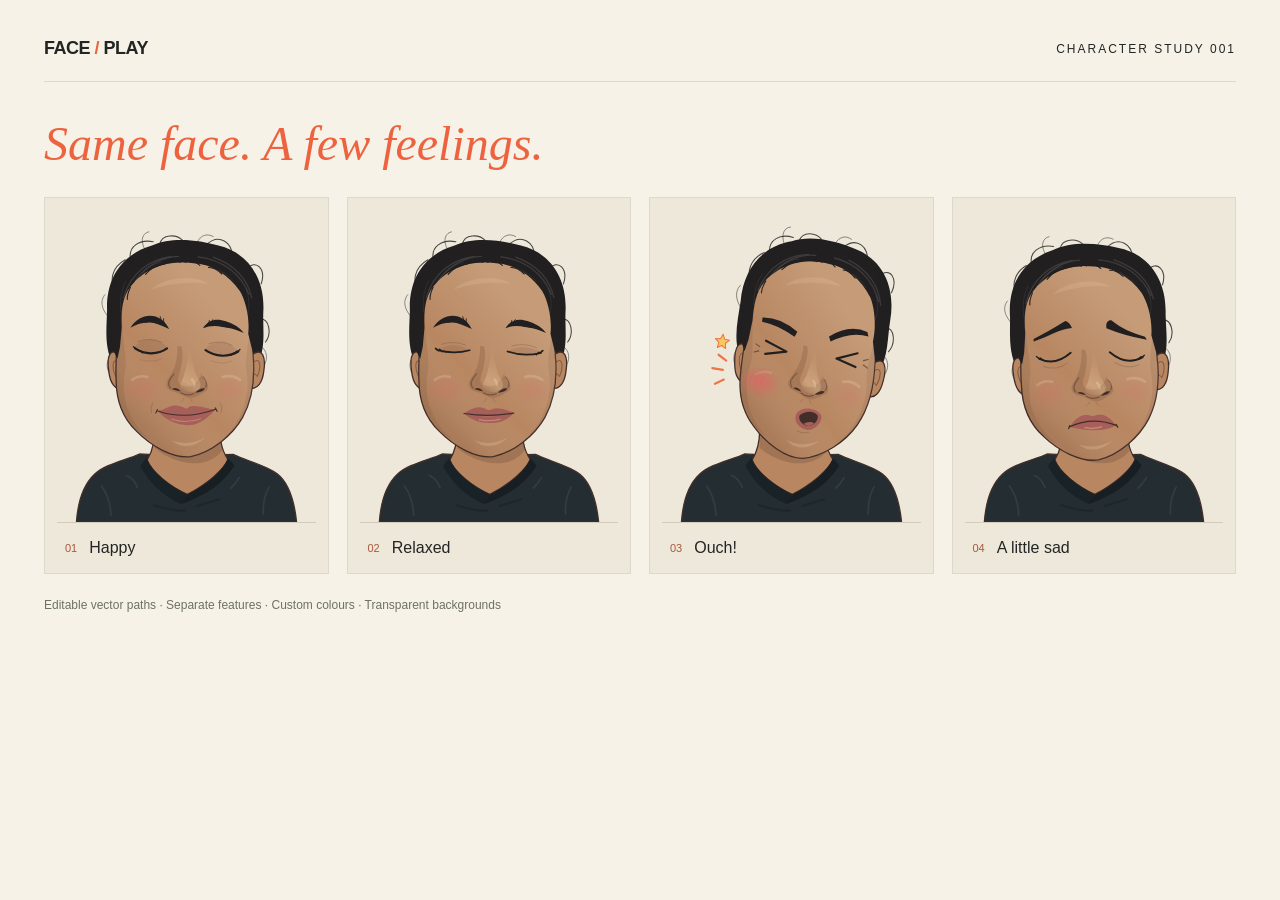
==== expressions.html @ 2049d08e "Add editable face demo with automatic Pages deployment" ====
<!doctype html><html lang="en"><meta charset="utf-8"><meta name="viewport" content="width=device-width,initial-scale=1"><title>Face / Play — expressions</title><style>*{box-sizing:border-box}body{margin:0;padding:38px 44px;background:#f7f2e7;color:#222523;font-family:'Avenir Next','Trebuchet MS',sans-serif}header{display:flex;justify-content:space-between;align-items:center;border-bottom:1px solid #dcd8cc;padding-bottom:22px;font-size:12px;letter-spacing:2px}b{font-size:18px;letter-spacing:-.5px}b i{font-style:normal;color:#ed633f}h1{font:italic 48px Georgia,serif;margin:34px 0 26px;color:#ed633f}main{display:grid;grid-template-columns:repeat(4,1fr);gap:18px}article{border:1px solid #dcd8cc;background:#eee8da;padding:14px 12px 0}img{display:block;width:100%;height:auto}article div{display:flex;gap:12px;align-items:center;padding:16px 8px;border-top:1px solid #d3cbbc}article span{font-size:11px;color:#a9583b}h2{margin:0;font-size:16px;font-weight:500}footer{font-size:12px;color:#6e7165;margin-top:24px}@media(max-width:650px){body{padding:22px}main{grid-template-columns:repeat(2,1fr)}header{font-size:8px}h1{font-size:36px}}</style><header><b>FACE <i>/</i> PLAY</b><span>CHARACTER STUDY 001</span></header><h1>Same face. A few feelings.</h1><main><article><img src="expressions/happy.svg" alt="happy portrait"><div><span>01</span><h2>Happy</h2></div></article><article><img src="expressions/relaxed.svg" alt="relaxed portrait"><div><span>02</span><h2>Relaxed</h2></div></article><article><img src="expressions/slapped.svg" alt="slapped portrait"><div><span>03</span><h2>Ouch!</h2></div></article><article><img src="expressions/sad.svg" alt="sad portrait"><div><span>04</span><h2>A little sad</h2></div></article></main><footer>Editable vector paths · Separate features · Custom colours · Transparent backgrounds</footer></html>
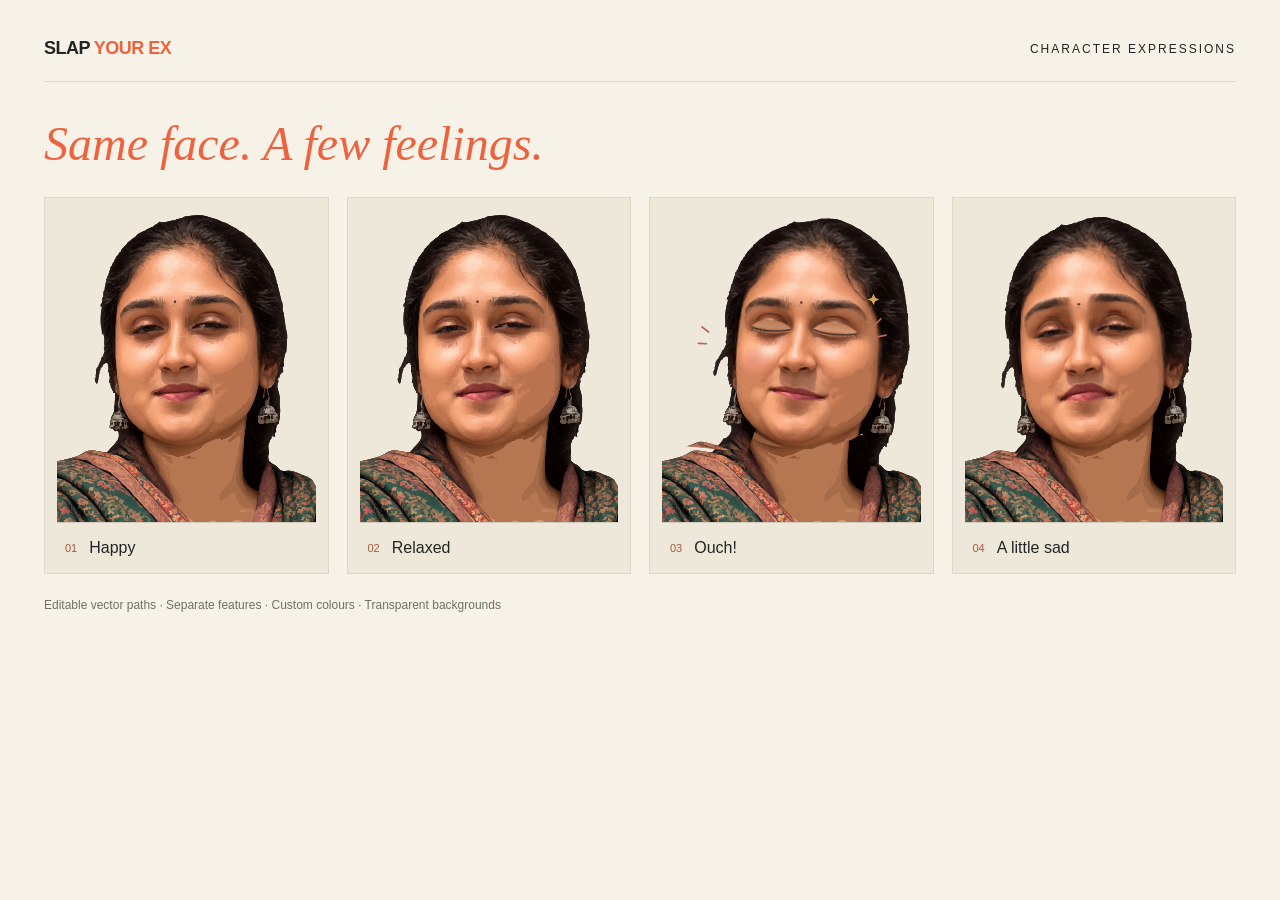
==== commit ab9554f0: "Build Slap Your Ex mobile arcade with scoring and character settings" ====
--- a/expressions.html
+++ b/expressions.html
@@ -1 +1 @@
-<!doctype html><html lang="en"><meta charset="utf-8"><meta name="viewport" content="width=device-width,initial-scale=1"><title>Face / Play — expressions</title><style>*{box-sizing:border-box}body{margin:0;padding:38px 44px;background:#f7f2e7;color:#222523;font-family:'Avenir Next','Trebuchet MS',sans-serif}header{display:flex;justify-content:space-between;align-items:center;border-bottom:1px solid #dcd8cc;padding-bottom:22px;font-size:12px;letter-spacing:2px}b{font-size:18px;letter-spacing:-.5px}b i{font-style:normal;color:#ed633f}h1{font:italic 48px Georgia,serif;margin:34px 0 26px;color:#ed633f}main{display:grid;grid-template-columns:repeat(4,1fr);gap:18px}article{border:1px solid #dcd8cc;background:#eee8da;padding:14px 12px 0}img{display:block;width:100%;height:auto}article div{display:flex;gap:12px;align-items:center;padding:16px 8px;border-top:1px solid #d3cbbc}article span{font-size:11px;color:#a9583b}h2{margin:0;font-size:16px;font-weight:500}footer{font-size:12px;color:#6e7165;margin-top:24px}@media(max-width:650px){body{padding:22px}main{grid-template-columns:repeat(2,1fr)}header{font-size:8px}h1{font-size:36px}}</style><header><b>FACE <i>/</i> PLAY</b><span>CHARACTER STUDY 001</span></header><h1>Same face. A few feelings.</h1><main><article><img src="expressions/happy.svg" alt="happy portrait"><div><span>01</span><h2>Happy</h2></div></article><article><img src="expressions/relaxed.svg" alt="relaxed portrait"><div><span>02</span><h2>Relaxed</h2></div></article><article><img src="expressions/slapped.svg" alt="slapped portrait"><div><span>03</span><h2>Ouch!</h2></div></article><article><img src="expressions/sad.svg" alt="sad portrait"><div><span>04</span><h2>A little sad</h2></div></article></main><footer>Editable vector paths · Separate features · Custom colours · Transparent backgrounds</footer></html>+<!doctype html><html lang="en"><meta charset="utf-8"><meta name="viewport" content="width=device-width,initial-scale=1"><title>Slap Your Ex — expressions</title><style>*{box-sizing:border-box}body{margin:0;padding:38px 44px;background:#f7f2e7;color:#222523;font-family:'Avenir Next','Trebuchet MS',sans-serif}header{display:flex;justify-content:space-between;align-items:center;border-bottom:1px solid #dcd8cc;padding-bottom:22px;font-size:12px;letter-spacing:2px}b{font-size:18px;letter-spacing:-.5px}b i{font-style:normal;color:#ed633f}h1{font:italic 48px Georgia,serif;margin:34px 0 26px;color:#ed633f}main{display:grid;grid-template-columns:repeat(4,1fr);gap:18px}article{border:1px solid #dcd8cc;background:#eee8da;padding:14px 12px 0}img{display:block;width:100%;height:auto}article div{display:flex;gap:12px;align-items:center;padding:16px 8px;border-top:1px solid #d3cbbc}article span{font-size:11px;color:#a9583b}h2{margin:0;font-size:16px;font-weight:500}footer{font-size:12px;color:#6e7165;margin-top:24px}@media(max-width:650px){body{padding:22px}main{grid-template-columns:repeat(2,1fr)}header{font-size:8px}h1{font-size:36px}}</style><header><b>SLAP <i>YOUR EX</i></b><span>CHARACTER EXPRESSIONS</span></header><h1>Same face. A few feelings.</h1><main><article><img src="expressions/happy.svg" alt="happy portrait"><div><span>01</span><h2>Happy</h2></div></article><article><img src="expressions/relaxed.svg" alt="relaxed portrait"><div><span>02</span><h2>Relaxed</h2></div></article><article><img src="expressions/slapped.svg" alt="slapped portrait"><div><span>03</span><h2>Ouch!</h2></div></article><article><img src="expressions/sad.svg" alt="sad portrait"><div><span>04</span><h2>A little sad</h2></div></article></main><footer>Editable vector paths · Separate features · Custom colours · Transparent backgrounds</footer></html>
